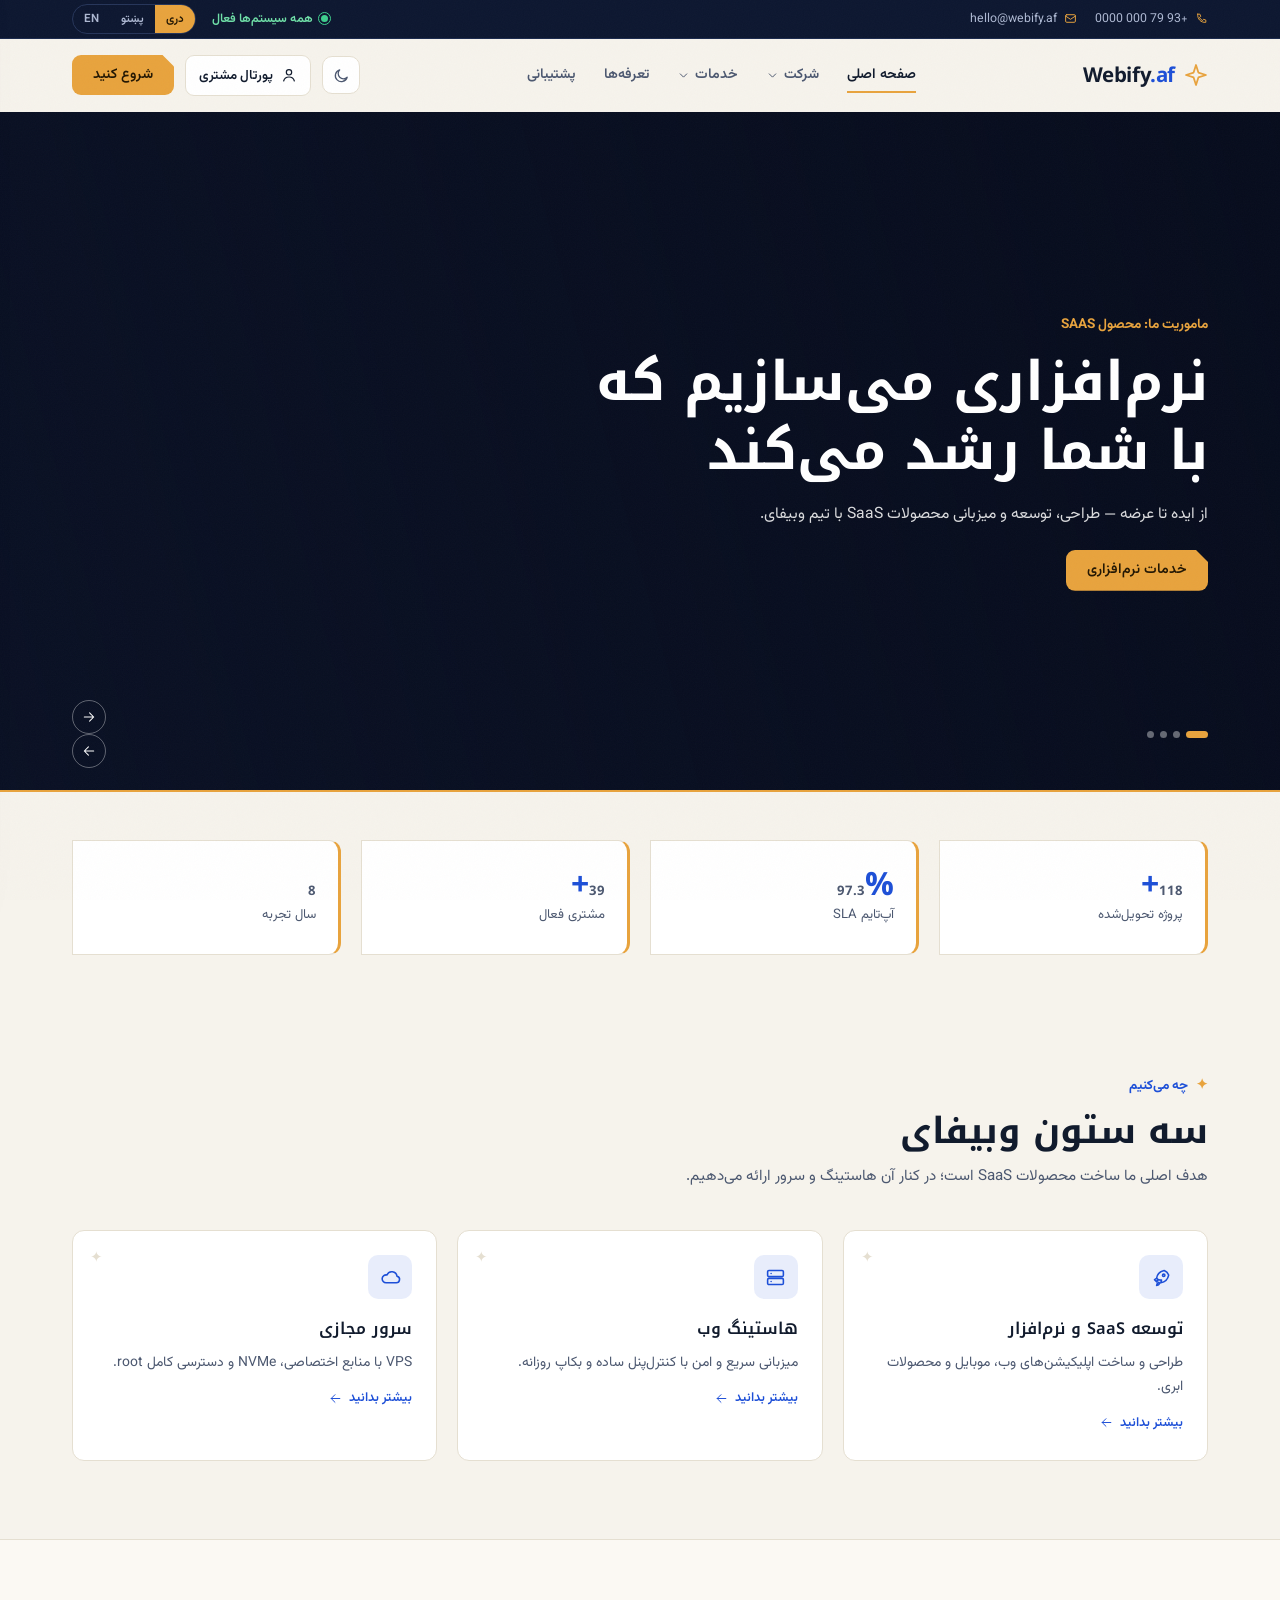
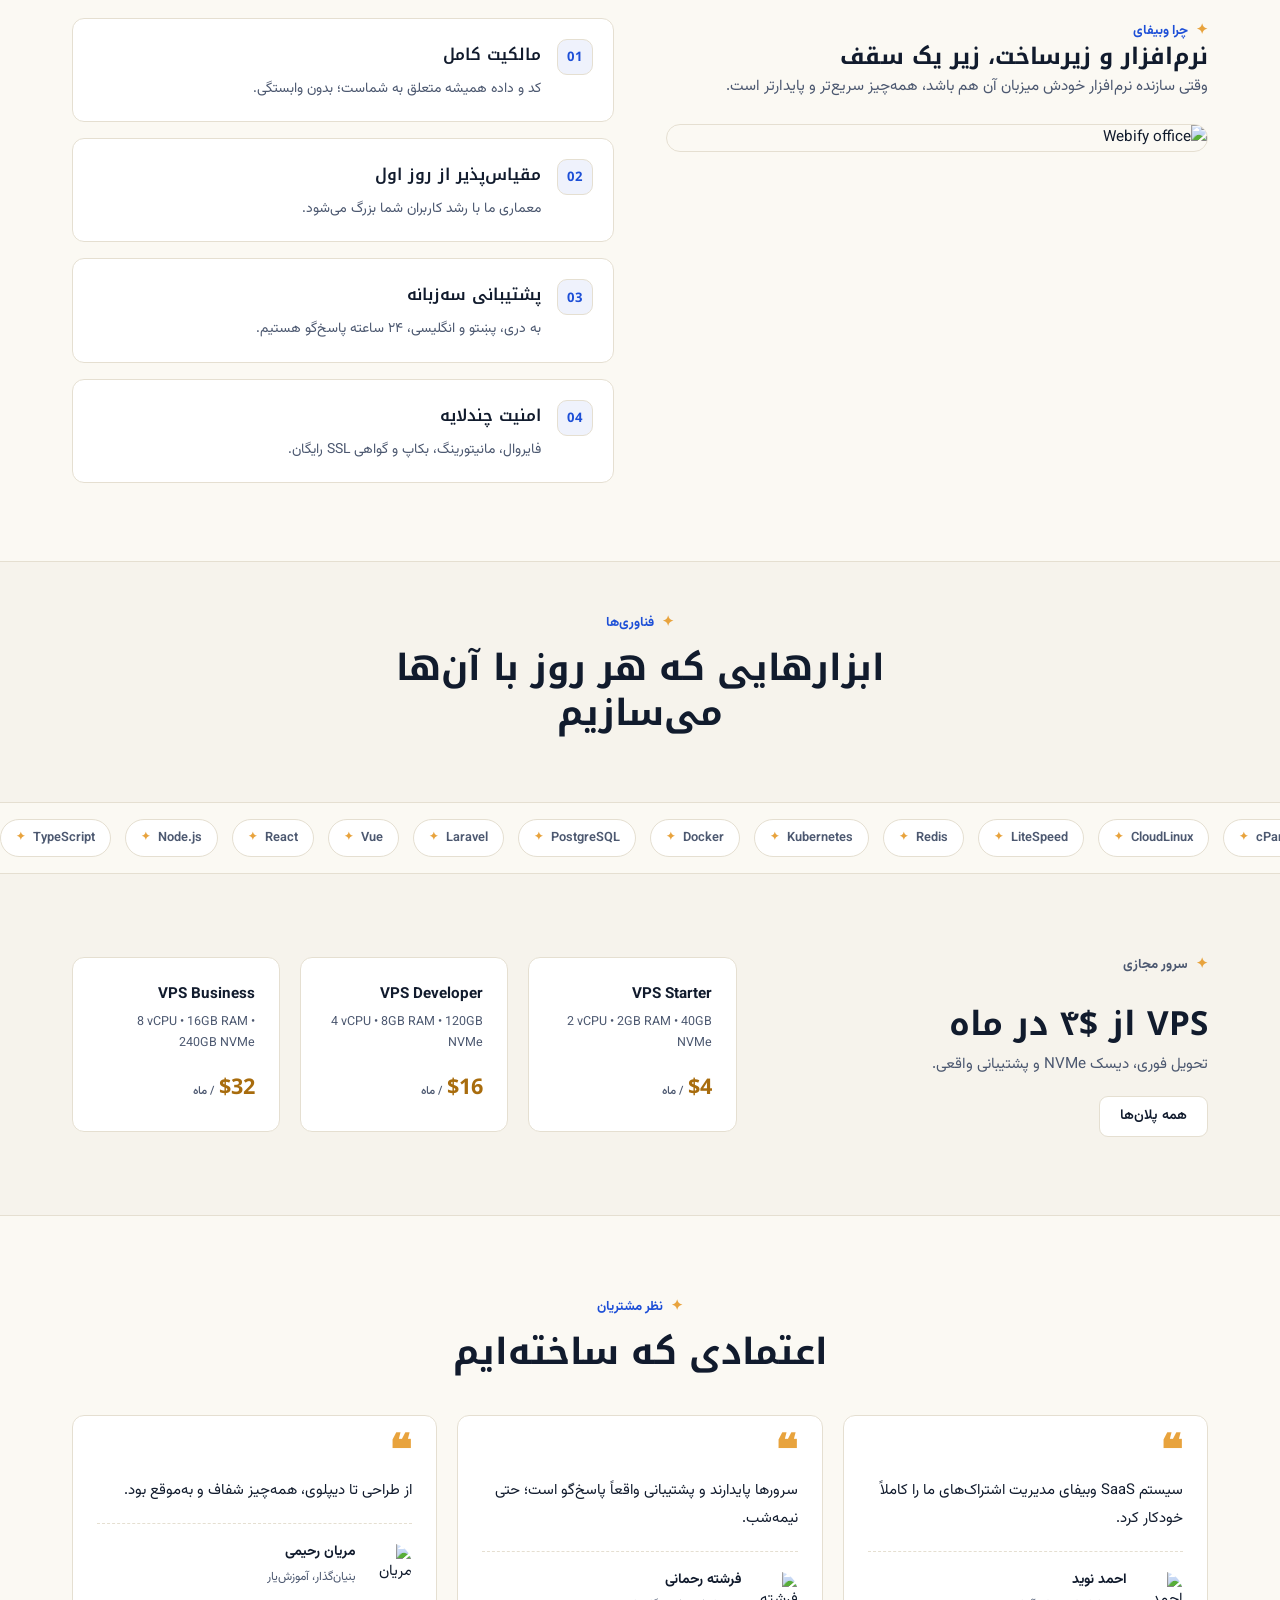
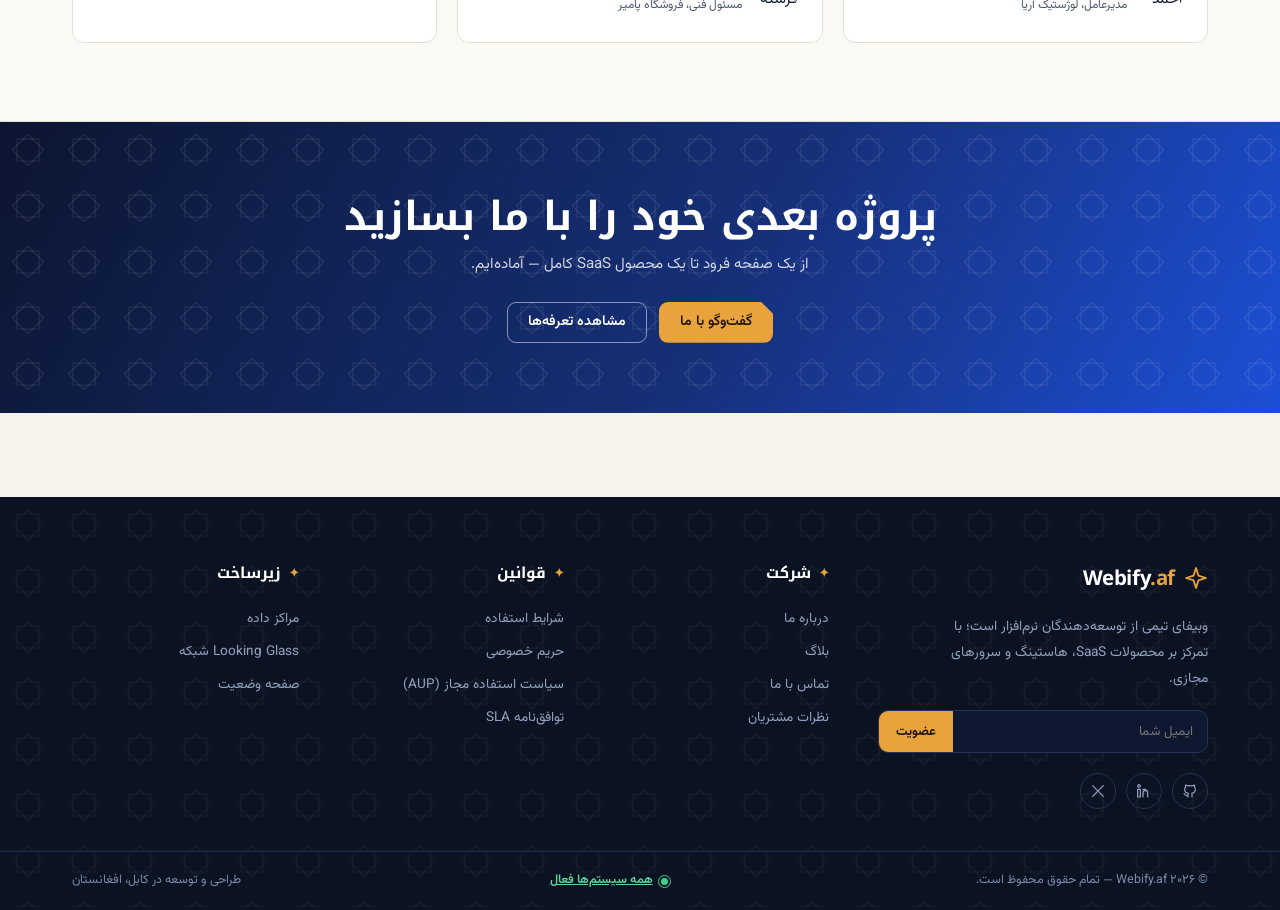
==== index.html @ 435ec96d "init the base" ====
<!DOCTYPE html>
<html lang="fa-AF" dir="rtl" data-theme="light">
<head>
    <meta charset="UTF-8">
    <meta name="viewport" content="width=device-width, initial-scale=1">
    <title>صفحه اصلی — Webify.af</title>
    <meta name="description" content="وبیفای — تیم توسعه نرم‌افزار، محصولات SaaS، هاستینگ و سرور مجازی از کابل.">
    <link rel="icon" href="data:image/svg+xml,%3Csvg xmlns='http://www.w3.org/2000/svg' viewBox='0 0 24 24'%3E%3Cpath fill='%23e8a33d' d='M12 2l2.4 7.6L22 12l-7.6 2.4L12 22l-2.4-7.6L2 12l7.6-2.4z'/%3E%3C/svg%3E">
    <link rel="preconnect" href="https://fonts.googleapis.com">
    <link rel="preconnect" href="https://fonts.gstatic.com" crossorigin>
    <link href="https://fonts.googleapis.com/css2?family=Sora:wght@500;600;700&family=IBM+Plex+Sans:wght@400;500;600&family=Vazirmatn:wght@400;500;700&family=Noto+Kufi+Arabic:wght@500;700&display=swap" rel="stylesheet">
    <link rel="stylesheet" href="css/style.css">
</head>
<body data-page="home">
<a class="skip" href="#main">Skip to content</a>
<div class="topstrip" id="topstrip"></div>
<header class="site-header" id="siteHeader"></header>
<div class="drawer-bd"></div>
<aside class="drawer" id="drawer" aria-label="mobile menu"></aside>

<main id="main">
    <div class="slider" data-render="slider" aria-roledescription="carousel"></div>

    <section class="sec slim"><div data-render="stats"></div></section>

    <section class="sec">
        <div class="container">
            <header class="sec-head reveal">
                <p class="kicker" data-i18n="home.svc.kicker"></p>
                <h2 data-i18n="home.svc.title"></h2>
                <p class="lead" data-i18n="home.svc.sub"></p>
            </header>
            <div data-render="svc"></div>
        </div>
    </section>

    <section class="sec alt" id="why">
        <div class="container split">
            <div class="sticky reveal">
                <p class="kicker" data-i18n="home.why.kicker"></p>
                <h2 data-i18n="home.why.title"></h2>
                <p class="lead" data-i18n="home.why.sub"></p>
                <figure class="why-fig"><img src="https://picsum.photos/seed/webify-office-work/720/520" alt="Webify office"></figure>
            </div>
            <div class="why-list">
                <div class="card why-item reveal"><b class="wnum">01</b><div><h3 data-i18n="home.why.items.0.t"></h3><p data-i18n="home.why.items.0.d"></p></div></div>
                <div class="card why-item reveal" style="--d:90ms"><b class="wnum">02</b><div><h3 data-i18n="home.why.items.1.t"></h3><p data-i18n="home.why.items.1.d"></p></div></div>
                <div class="card why-item reveal" style="--d:180ms"><b class="wnum">03</b><div><h3 data-i18n="home.why.items.2.t"></h3><p data-i18n="home.why.items.2.d"></p></div></div>
                <div class="card why-item reveal" style="--d:270ms"><b class="wnum">04</b><div><h3 data-i18n="home.why.items.3.t"></h3><p data-i18n="home.why.items.3.d"></p></div></div>
            </div>
        </div>
    </section>

    <section class="sec slim">
        <div class="container sec-head center reveal" style="margin-bottom:26px">
            <p class="kicker" data-i18n="home.stack.kicker"></p>
            <h2 data-i18n="home.stack.title"></h2>
        </div>
    </section>
    <div class="marquee" data-render="marquee" aria-hidden="true"></div>

    <section class="sec"><div data-render="teaser"></div></section>

    <section class="sec alt" id="testimonials">
        <div class="container">
            <header class="sec-head center reveal">
                <p class="kicker" data-i18n="home.testi.kicker"></p>
                <h2 data-i18n="home.testi.title"></h2>
            </header>
            <div data-render="testi"></div>
        </div>
    </section>

    <section class="band">
        <div class="container band-in reveal">
            <h2 data-i18n="home.band.t"></h2>
            <p data-i18n="home.band.d"></p>
            <div class="band-btns">
                <a class="btn btn-accent btn-cut" href="contact.html" data-i18n="home.band.a1.t"></a>
                <a class="btn btn-ghostw" href="pricing.html" data-i18n="home.band.a2.t"></a>
            </div>
        </div>
    </section>
</main>

<footer class="site-footer" id="siteFooter"></footer>
<button class="totop" id="toTop" aria-label="Back to top"><svg class="ic" viewBox="0 0 24 24" fill="none" stroke="currentColor" stroke-width="2" stroke-linecap="round" stroke-linejoin="round"><path d="M4 12h16M13 5l7 7-7 7"/></svg></button>

<script src="js/lang-prs.js"></script>
<script src="js/lang-ps.js"></script>
<script src="js/lang-en.js"></script>
<script src="js/main.js"></script>
</body>
</html>
---- css/style.css ----
/* ============================================================
   WEBIFY.AF — Design system "Digital Lapis"
   Lapis blue + saffron, geometric 8-point star motif
   Light default · Dark optional · RTL/LTR aware
   ============================================================ */

:root{
    --hdr-h:72px;
    --f-display:"Sora","Noto Kufi Arabic",sans-serif;
    --f-body:"IBM Plex Sans","Vazirmatn",sans-serif;
    --bg:#f6f3ec; --bg2:#fbf9f3; --surface:#ffffff;
    --ink:#111b2d; --ink2:#4c5870; --line:#e5dfd1;
    --lapis:#1d4fd7; --lapis-strong:#16389b;
    --saffron:#e8a33d; --saffron-deep:#a86c0d; --ok:#178f63;
    --shadow:0 16px 36px -20px rgba(17,27,45,.30);
    --pat:url("data:image/svg+xml,%3Csvg xmlns='http://www.w3.org/2000/svg' width='56' height='56' viewBox='0 0 56 56'%3E%3Cg fill='none' stroke='%231d4fd7' stroke-opacity='.12'%3E%3Crect x='17' y='17' width='22' height='22'/%3E%3Crect x='17' y='17' width='22' height='22' transform='rotate(45 28 28)'/%3E%3C/g%3E%3C/svg%3E");
}
[data-theme="dark"]{
    --bg:#0a111f; --bg2:#0d1526; --surface:#111b30;
    --ink:#e9edf7; --ink2:#9aa7c2; --line:#233251;
    --lapis:#7aa0ff; --lapis-strong:#a9c2ff;
    --saffron:#f0a63a; --saffron-deep:#f5c069; --ok:#3ecf8e;
    --shadow:0 18px 44px -22px rgba(0,0,0,.65);
    --pat:url("data:image/svg+xml,%3Csvg xmlns='http://www.w3.org/2000/svg' width='56' height='56' viewBox='0 0 56 56'%3E%3Cg fill='none' stroke='%237aa0ff' stroke-opacity='.10'%3E%3Crect x='17' y='17' width='22' height='22'/%3E%3Crect x='17' y='17' width='22' height='22' transform='rotate(45 28 28)'/%3E%3C/g%3E%3C/svg%3E");
    color-scheme:dark;
}
:root{color-scheme:light}
[dir="rtl"]{
    --f-display:"Noto Kufi Arabic","Sora",sans-serif;
    --f-body:"Vazirmatn","IBM Plex Sans",sans-serif;
}

/* ---------- reset / base ---------- */
*,*::before,*::after{box-sizing:border-box;margin:0;padding:0}
html{scroll-behavior:smooth}
body{
    font:.95rem/1.7 var(--f-body); font-size:.95rem; line-height:1.7;
    background:var(--bg); color:var(--ink);
    -webkit-font-smoothing:antialiased; overflow-x:hidden;
}
img{max-width:100%;display:block}
a{color:var(--lapis)}
ul,ol{list-style:none}
button{font-family:inherit}
::selection{background:var(--saffron);color:#231703}
:focus-visible{outline:2px solid var(--saffron);outline-offset:2px}
body.no-scroll{overflow:hidden}

/* film-grain noise overlay */
body::after{
    content:"";position:fixed;inset:0;z-index:200;pointer-events:none;opacity:.045;
    background-image:url("data:image/svg+xml,%3Csvg xmlns='http://www.w3.org/2000/svg' width='140' height='140'%3E%3Cfilter id='n'%3E%3CfeTurbulence type='fractalNoise' baseFrequency='0.85' numOctaves='2'/%3E%3C/filter%3E%3Crect width='140' height='140' filter='url(%23n)' opacity='.6'/%3E%3C/svg%3E");
}

.container{max-width:1180px;margin-inline:auto;padding-inline:22px}
.ic{width:20px;height:20px;flex:none}
.ic.mini{width:13px;height:13px}
[dir="rtl"] .flip-r{transform:scaleX(-1)}

.skip{position:fixed;top:-60px;inset-inline-start:16px;z-index:300;background:var(--lapis);color:#fff;padding:10px 16px;border-radius:8px;text-decoration:none;font-weight:600;transition:top .3s}
.skip:focus{top:14px}

/* ---------- type helpers ---------- */
.kicker{display:inline-flex;align-items:center;gap:8px;font:600 .76rem var(--f-body);letter-spacing:.16em;text-transform:uppercase;color:var(--lapis)}
.kicker::before{content:"✦";color:var(--saffron);font-size:1.05em}
[dir="rtl"] .kicker{letter-spacing:0;font-size:.83rem;font-weight:700}
h1,h2,h3{font-family:var(--f-display);line-height:1.25}
.lead{color:var(--ink2);line-height:1.85}

/* line-mask reveal */
.ml-line{display:block;overflow:hidden;padding-bottom:.08em}
.ml-line>span{display:inline-block;transform:translateY(118%)}
.ml.in .ml-line>span{transition:transform .85s cubic-bezier(.2,.7,.15,1);transform:none}
.ml.in .ml-line:nth-child(2)>span{transition-delay:.12s}
.ml.in .ml-line:nth-child(3)>span{transition-delay:.22s}

/* scroll reveal */
.reveal{opacity:0;transform:translateY(22px);transition:opacity .7s ease,transform .7s cubic-bezier(.2,.7,.2,1);transition-delay:var(--d,0ms)}
.reveal.in{opacity:1;transform:none}

/* ---------- buttons ---------- */
.btn{display:inline-flex;align-items:center;justify-content:center;gap:8px;font:600 .88rem var(--f-body);padding:11px 20px;border-radius:9px;border:1px solid transparent;cursor:pointer;text-decoration:none;line-height:1.2;transition:transform .22s,background .22s,color .22s,border-color .22s,filter .22s}
.btn .ic{width:16px;height:16px}
.btn:hover{transform:translateY(-2px)}
.btn-accent{background:var(--saffron);color:#231703}
.btn-accent:hover{filter:drop-shadow(0 10px 16px rgba(232,163,61,.45))}
.btn-primary{background:var(--lapis);color:#fff}
[data-theme="dark"] .btn-primary{color:#0a111f}
.btn-line{border-color:var(--line);color:var(--ink);background:var(--surface)}
.btn-line:hover{border-color:var(--lapis);color:var(--lapis)}
.btn-ghostw{border-color:rgba(255,255,255,.5);color:#fff}
.btn-ghostw:hover{background:rgba(255,255,255,.12)}
.btn-sm{padding:8px 14px;font-size:.8rem}
.btn-cut{clip-path:polygon(0 0,calc(100% - 12px) 0,100% 12px,100% 100%,0 100%)}

/* ============================================================
   TOP STRIP
   ============================================================ */
.topstrip{background:#0d1730;color:#aeb9d3;font-size:.77rem;border-bottom:1px solid #1b2a4d}
.ts-row{display:flex;justify-content:space-between;align-items:center;min-height:38px;gap:14px}
.ts-start{display:flex;gap:18px}
.ts-item{display:inline-flex;gap:7px;align-items:center;color:inherit;text-decoration:none;transition:color .2s}
.ts-item:hover{color:#fff}
.ts-item .ic{width:13px;height:13px;color:var(--saffron)}
.ts-end{display:flex;align-items:center;gap:16px}
.ts-status{display:inline-flex;gap:8px;align-items:center;color:#6fe0a8;text-decoration:none;font-weight:600}
.pulse{width:7px;height:7px;border-radius:50%;background:#3ecf8e;position:relative;flex:none}
.pulse::after{content:"";position:absolute;inset:-3px;border-radius:50%;border:1px solid #3ecf8e;animation:pulse 1.8s ease-out infinite}
@keyframes pulse{from{transform:scale(.6);opacity:1}to{transform:scale(2);opacity:0}}
.lang-sw{display:flex;border:1px solid #26355a;border-radius:99px;overflow:hidden}
.lang-btn{background:none;border:0;color:#aeb9d3;font:600 .72rem var(--f-body);padding:5px 11px;cursor:pointer;transition:.2s}
.lang-btn:hover{color:#fff}
.lang-btn.on{background:var(--saffron);color:#231703}

/* ============================================================
   HEADER + MAIN NAV
   ============================================================ */
.site-header{position:sticky;top:0;z-index:70;background:color-mix(in srgb,var(--bg) 86%,transparent);backdrop-filter:blur(12px);-webkit-backdrop-filter:blur(12px);border-bottom:1px solid transparent;transition:background .3s,box-shadow .3s,border-color .3s}
.site-header.scrolled{background:var(--bg);border-color:var(--line);box-shadow:0 12px 32px -22px rgba(10,16,32,.5)}
.hdr-bar{display:flex;align-items:center;gap:20px;min-height:var(--hdr-h)}
.brand{display:inline-flex;align-items:center;gap:9px;text-decoration:none}
.brand .ic{width:24px;height:24px;color:var(--saffron);transition:transform .5s}
.brand:hover .ic{transform:rotate(90deg)}
.brand-txt{font:700 1.28rem var(--f-display);color:var(--ink);letter-spacing:-.02em}
.brand-txt em{color:var(--lapis);font-style:normal}

.mainnav{position:relative;flex:1;display:flex;justify-content:center;min-width:0}
.nav-list{display:flex;gap:2px}
.nav-a{position:relative;display:inline-flex;align-items:center;gap:5px;padding:10px 13px;font:600 .88rem var(--f-body);color:var(--ink2);text-decoration:none;border-radius:8px;transition:color .2s;white-space:nowrap}
.nav-a::after{content:"";position:absolute;inset-inline:13px;bottom:3px;height:2px;background:var(--saffron);transform:scaleX(0);transform-origin:var(--o,center);transition:transform .3s}
.nav-a:hover,.nav-a.cur{color:var(--ink)}
.nav-a:hover::after,.nav-a.cur::after{transform:scaleX(1)}
.nav-a .chev{width:13px;height:13px;transition:transform .3s}
.has-mega:hover .chev{transform:rotate(180deg)}

/* ---------- Stripe-style mega menu ---------- */
.mega{position:absolute;top:calc(100% + 12px);left:50%;transform:translateX(-50%) translateY(10px);opacity:0;visibility:hidden;transition:opacity .28s,transform .28s,visibility .28s;z-index:60}
.mega::before{content:"";position:absolute;top:-14px;left:0;right:0;height:14px}
.mega.open{opacity:1;visibility:visible;transform:translateX(-50%)}
.mega-inner{position:relative;background:var(--surface);border:1px solid var(--line);border-radius:14px;box-shadow:var(--shadow);overflow:hidden;transition:width .4s cubic-bezier(.3,.8,.3,1),height .4s cubic-bezier(.3,.8,.3,1)}
.mega-caret{position:absolute;top:-6px;left:50%;width:12px;height:12px;background:var(--surface);border-left:1px solid var(--line);border-top:1px solid var(--line);transform:rotate(45deg);transition:left .4s cubic-bezier(.3,.8,.3,1);z-index:3}
.mega-panel{position:absolute;top:0;inset-inline-start:0;width:100%;padding:22px;opacity:0;visibility:hidden;transform:translateX(16px);transition:opacity .3s,transform .3s,visibility .3s}
[dir="rtl"] .mega-panel{transform:translateX(-16px)}
.mega-panel.active{opacity:1;visibility:visible;transform:none}
.mp-company{width:min(880px,calc(100vw - 40px))}
.mp-services{width:min(820px,calc(100vw - 40px))}
.mp-grid{display:grid;grid-template-columns:1.5fr .95fr;gap:24px;align-items:stretch}
.mp-blurb{font-size:.76rem;color:var(--ink2);margin-bottom:12px;padding-inline-start:12px;border-inline-start:2px solid var(--saffron)}
.mp-link{display:flex;gap:13px;align-items:center;padding:11px 12px;border-radius:11px;text-decoration:none;transition:background .22s}
.mp-link:hover{background:color-mix(in srgb,var(--lapis) 7%,transparent)}
.mp-ic{width:40px;height:40px;flex:none;border-radius:10px;display:grid;place-items:center;background:color-mix(in srgb,var(--lapis) 10%,transparent);color:var(--lapis);transition:.25s}
.mp-link:hover .mp-ic{background:var(--lapis);color:#fff}
[data-theme="dark"] .mp-link:hover .mp-ic{color:#0a111f}
.mp-ic .ic{width:19px;height:19px}
.mp-tx b{display:block;font:600 .9rem var(--f-body);color:var(--ink)}
.mp-tx small{display:block;font-size:.76rem;color:var(--ink2)}
.mp-arrow{margin-inline-start:auto;color:var(--ink2);opacity:0;transition:.25s}
.mp-arrow .ic{width:15px;height:15px}
.mp-link:hover .mp-arrow{opacity:1;color:var(--lapis);transform:translateX(3px)}
[dir="rtl"] .mp-link:hover .mp-arrow{transform:translateX(-3px)}
.mp-card{position:relative;border-radius:12px;overflow:hidden;min-height:250px;display:flex;text-decoration:none}
.mp-card img{position:absolute;inset:0;width:100%;height:100%;object-fit:cover;transition:transform .8s cubic-bezier(.2,.7,.2,1)}
.mp-card:hover img{transform:scale(1.06)}
.mp-card-ov{position:relative;z-index:2;margin-top:auto;padding:44px 18px 16px;width:100%;background:linear-gradient(transparent,rgba(7,12,28,.92));color:#fff}
.mp-card-ov b{display:block;font:700 1.02rem var(--f-display)}
.mp-card-ov small{display:block;font-size:.78rem;color:rgba(255,255,255,.75);margin:3px 0 8px}
.mp-card-ov u{text-decoration:none;font-weight:600;font-size:.8rem;color:var(--saffron);display:inline-flex;gap:6px;align-items:center}

.hdr-utils{display:flex;align-items:center;gap:11px;margin-inline-start:auto}
.icon-btn{width:38px;height:38px;border-radius:10px;border:1px solid var(--line);background:var(--surface);color:var(--ink2);display:grid;place-items:center;cursor:pointer;transition:.25s}
.icon-btn:hover{border-color:var(--lapis);color:var(--lapis)}
.icon-btn .ic{width:17px;height:17px}
.portal{display:inline-flex;gap:8px;align-items:center;font:600 .83rem var(--f-body);color:var(--ink);text-decoration:none;padding:9px 13px;border-radius:9px;border:1px solid var(--line);background:var(--surface);transition:.25s}
.portal:hover{border-color:var(--lapis);color:var(--lapis)}
.portal .ic{width:16px;height:16px}
.icon-burger{display:none}

/* ============================================================
   MOBILE DRAWER
   ============================================================ */
.drawer{position:fixed;inset-block:0;inset-inline-end:0;width:min(340px,90vw);background:var(--bg);z-index:90;transform:translateX(110%);transition:transform .42s cubic-bezier(.3,.8,.3,1);display:flex;flex-direction:column;border-inline-start:1px solid var(--line);box-shadow:-24px 0 60px rgba(0,0,0,.25)}
[dir="rtl"] .drawer{transform:translateX(-110%)}
.drawer.open{transform:none}
.drawer-bd{position:fixed;inset:0;background:rgba(8,12,24,.55);opacity:0;visibility:hidden;transition:.3s;z-index:85}
.drawer-bd.show{opacity:1;visibility:visible}
.dw-head{display:flex;justify-content:space-between;align-items:center;padding:14px 18px;border-bottom:1px solid var(--line)}
.dw-body{padding:12px 18px 26px;overflow-y:auto}
.dw-list>li{border-bottom:1px solid var(--line)}
.dw-list a,.dw-t{display:flex;width:100%;justify-content:space-between;align-items:center;gap:8px;padding:13px 4px;font:600 .95rem var(--f-body);color:var(--ink);background:none;border:0;cursor:pointer;text-decoration:none;text-align:start}
.dw-list a.cur,.dw-list a:hover{color:var(--lapis)}
.dw-t .ic{width:15px;height:15px;color:var(--ink2);transition:transform .3s}
.dw-acc.open .dw-t .ic{transform:rotate(180deg)}
.dw-p{display:grid;grid-template-rows:0fr;transition:grid-template-rows .35s ease}
.dw-acc.open .dw-p{grid-template-rows:1fr}
.dw-in{overflow:hidden}
.dw-in a{display:block;padding:9px 14px;margin-block:2px;color:var(--ink2);font-size:.87rem;text-decoration:none;border-inline-start:2px solid var(--line);transition:.2s}
.dw-in a:hover{color:var(--lapis);border-color:var(--lapis)}
.dw-utils{display:grid;gap:10px;margin-top:20px}
.dw-utils .lang-sw{align-self:start;border-color:var(--line)}
.dw-utils .lang-btn{color:var(--ink2)}
.dw-utils .lang-btn.on{color:#231703}

/* ============================================================
   HOME SLIDER
   ============================================================ */
.slider{position:relative;height:clamp(480px,78vh,680px);overflow:hidden;background:#0b1226;color:#fff}
.slide{position:absolute;inset:0;opacity:0;transition:opacity .95s ease;pointer-events:none;z-index:1}
.slide.active{opacity:1;pointer-events:auto;z-index:2}
.slide-bg{position:absolute;inset:-4%;background-size:cover;background-position:center}
.slide.active .slide-bg{animation:kb 8.5s ease-out forwards}
@keyframes kb{from{transform:scale(1)}to{transform:scale(1.07)}}
.slide::after{content:"";position:absolute;inset:0;background:linear-gradient(105deg,rgba(7,12,28,.88) 0%,rgba(7,12,28,.55) 46%,rgba(7,12,28,.15) 100%)}
[dir="rtl"] .slide::after{background:linear-gradient(-105deg,rgba(7,12,28,.88) 0%,rgba(7,12,28,.55) 46%,rgba(7,12,28,.15) 100%)}
.sl-in{position:relative;z-index:3;height:100%;display:flex;flex-direction:column;justify-content:center;gap:14px;padding-block:80px}
.sl-k{color:var(--saffron);font-weight:700;font-size:.85rem;letter-spacing:.1em;text-transform:uppercase;opacity:0}
[dir="rtl"] .sl-k{letter-spacing:0}
.slide.active .sl-k{animation:fadeup .6s .1s both}
.sl-title{font:700 clamp(1.9rem,4.8vw,3.4rem)/1.18 var(--f-display);max-width:20ch;color:#fff}
.sl-cap{max-width:54ch;color:rgba(255,255,255,.85);font-size:.98rem;opacity:0}
.slide.active .sl-cap{animation:fadeup .7s .42s both}
.sl-cta{align-self:flex-start;margin-top:8px;opacity:0}
.slide.active .sl-cta{animation:fadeup .7s .55s both}
@keyframes fadeup{from{opacity:0;transform:translateY(16px)}to{opacity:1;transform:none}}
.slide .ml-line>span{transform:translateY(118%)}
.slide.active .ml-line>span{animation:mlup .85s cubic-bezier(.2,.7,.15,1) forwards}
.slide.active .ml-line:nth-child(2)>span{animation-delay:.13s}
@keyframes mlup{to{transform:none}}
/* low-profile slider UI */
.sl-ui{position:absolute;inset-inline:0;bottom:24px;z-index:5;display:flex;justify-content:space-between;align-items:center}
.sl-dots{display:flex;gap:6px;align-items:center}
.sl-dot{width:7px;height:7px;border-radius:99px;border:0;padding:0;background:rgba(255,255,255,.38);cursor:pointer;transition:.3s}
.sl-dot.on{width:22px;background:var(--saffron)}
.sl-btn{width:34px;height:34px;border-radius:50%;border:1px solid rgba(255,255,255,.35);background:transparent;color:#fff;display:grid;place-items:center;cursor:pointer;transition:.25s;margin-inline-start:8px}
.sl-btn:hover{background:var(--saffron);border-color:var(--saffron);color:#1b1408}
.sl-btn .ic{width:14px;height:14px}
.sl-prev .ic{transform:scaleX(-1)}
[dir="rtl"] .sl-prev .ic{transform:none}
[dir="rtl"] .sl-next .ic{transform:scaleX(-1)}
.sl-prog{position:absolute;bottom:0;inset-inline:0;height:2px;background:rgba(255,255,255,.16);z-index:5}
.sl-prog i{display:block;height:100%;width:0;background:var(--saffron)}
@keyframes slprog{from{width:0}to{width:100%}}
.sl-paused .sl-prog i{animation-play-state:paused}

/* ============================================================
   SUB-PAGE HERO + STICKY SECOND MENU
   ============================================================ */
.hero{position:relative;padding:62px 0 50px;overflow:hidden;background:var(--bg2);border-bottom:1px solid var(--line)}
.hero::before{content:"";position:absolute;inset:0;background-image:var(--pat);background-size:56px 56px;opacity:.6;pointer-events:none}
.hero::after{content:"";position:absolute;top:-170px;inset-inline-start:-90px;width:520px;height:360px;background:radial-gradient(closest-side,color-mix(in srgb,var(--lapis) 20%,transparent),transparent);pointer-events:none}
.hero-in{position:relative;display:grid;gap:12px}
.crumb{display:flex;gap:9px;align-items:center;font-size:.77rem;color:var(--ink2)}
.crumb a{color:inherit;text-decoration:none;transition:color .2s}
.crumb a:hover{color:var(--lapis)}
.crumb b{color:var(--lapis);font-weight:600}
.hero h1{font-weight:700;font-size:clamp(1.9rem,4.4vw,3rem);max-width:24ch}
.hero-sub{max-width:62ch;color:var(--ink2);line-height:1.85;font-size:.97rem}

.page-nav{position:sticky;top:var(--hdr-h);z-index:40;background:color-mix(in srgb,var(--surface) 90%,transparent);backdrop-filter:blur(10px);-webkit-backdrop-filter:blur(10px);border-bottom:1px solid var(--line)}
.pn-row{display:flex;align-items:center;gap:16px;min-height:46px;overflow-x:auto;scrollbar-width:none}
.pn-row::-webkit-scrollbar{display:none}
.pn-cur{display:inline-flex;gap:7px;align-items:center;font:700 .78rem var(--f-body);color:var(--saffron-deep);white-space:nowrap;flex:none}
[data-theme="dark"] .pn-cur{color:var(--saffron)}
.pn-cur .ic{width:12px;height:12px}
.pn-nav{display:flex;gap:2px}
.pn-nav a{position:relative;padding:13px 11px;font:600 .83rem var(--f-body);color:var(--ink2);text-decoration:none;white-space:nowrap;transition:color .2s}
.pn-nav a::after{content:"";position:absolute;inset-inline:11px;bottom:7px;height:2px;background:var(--lapis);transform:scaleX(0);transition:transform .28s;border-radius:2px}
.pn-nav a:hover{color:var(--ink)}
.pn-nav a.on{color:var(--lapis)}
.pn-nav a.on::after{transform:scaleX(1)}

/* ============================================================
   SECTIONS / GRIDS / CARDS
   ============================================================ */
.sec{padding-block:78px;scroll-margin-top:calc(var(--hdr-h) + 60px)}
.sec.alt{background:var(--bg2);border-block:1px solid var(--line)}
.sec.slim{padding-block:48px 40px}
.sec-head{max-width:660px;margin-bottom:40px}
.sec-head.center{margin-inline:auto;text-align:center}
.sec-head h2{font-size:clamp(1.55rem,3vw,2.25rem);font-weight:700;margin-block:10px 8px}
.grid{display:grid;gap:20px}
.g2{grid-template-columns:repeat(2,1fr)}
.g3{grid-template-columns:repeat(3,1fr)}
.g4{grid-template-columns:repeat(4,1fr)}

.card{background:var(--surface);border:1px solid var(--line);border-radius:12px;padding:24px;position:relative;transition:transform .28s,box-shadow .28s,border-color .28s}
.card:hover{transform:translateY(-5px);border-color:color-mix(in srgb,var(--lapis) 45%,var(--line));box-shadow:var(--shadow)}
.cic{width:44px;height:44px;border-radius:10px;display:grid;place-items:center;background:color-mix(in srgb,var(--lapis) 10%,transparent);color:var(--lapis);margin-bottom:14px;transition:.28s}
.card:hover .cic{background:var(--lapis);color:#fff}
[data-theme="dark"] .card:hover .cic{color:#0a111f}
.cic .ic{width:21px;height:21px}
.card h3{font:600 1.02rem var(--f-display);margin-bottom:7px}
.card p{font-size:.87rem;color:var(--ink2);line-height:1.75}
.svc-card{text-decoration:none;display:block;color:inherit}
.svc-card::after{content:"✦";position:absolute;top:15px;inset-inline-end:17px;color:var(--line);transition:.35s;font-size:.95rem}
.svc-card:hover::after{color:var(--saffron);transform:rotate(90deg) scale(1.2)}
.more{display:inline-flex;gap:7px;align-items:center;margin-top:13px;font:600 .8rem var(--f-body);color:var(--lapis)}
.more .ic{transition:transform .25s}
.svc-card:hover .more .ic,.prof:hover .more .ic{transform:translateX(4px)}
[dir="rtl"] .svc-card:hover .more .ic,[dir="rtl"] .prof:hover .more .ic{transform:translateX(-4px)}

.split{display:grid;grid-template-columns:1fr 1fr;gap:52px;align-items:start}
.split .sticky{position:sticky;top:calc(var(--hdr-h) + 70px)}
.why-fig{margin-top:24px;border-radius:14px;overflow:hidden;border:1px solid var(--line)}
.why-fig img{transition:transform .8s cubic-bezier(.2,.7,.2,1)}
.why-fig:hover img{transform:scale(1.04)}
.why-list{display:grid;gap:16px}
.why-item{display:flex;gap:16px;align-items:flex-start;padding:20px}
.wnum{font:700 .82rem var(--f-display);width:36px;height:36px;flex:none;border:1px solid var(--line);border-radius:10px;display:grid;place-items:center;color:var(--lapis);background:color-mix(in srgb,var(--lapis) 7%,transparent)}

/* stats */
.stats-row{display:grid;grid-template-columns:repeat(4,1fr);gap:20px}
.stat{padding:26px 22px;border-inline-start:3px solid var(--saffron);background:var(--surface);border-radius:0 12px 12px 0;border-block:1px solid var(--line);border-inline-end:1px solid var(--line);border-block-end:1px solid var(--line)}
.stat b{display:block;font:700 2rem var(--f-display);color:var(--lapis);line-height:1.1}
.stat span:last-child{font-size:.82rem;color:var(--ink2)}

/* marquee */
.marquee{overflow:hidden;direction:ltr;border-block:1px solid var(--line);background:var(--bg2);padding-block:16px}
.mq-track{display:flex;gap:14px;width:max-content;animation:mq 28s linear infinite}
.marquee:hover .mq-track{animation-play-state:paused}
.mq-chip{display:inline-flex;align-items:center;gap:8px;border:1px solid var(--line);background:var(--surface);padding:8px 15px;border-radius:99px;font:600 .8rem var(--f-body);color:var(--ink2);white-space:nowrap}
.mq-chip::before{content:"✦";color:var(--saffron);font-size:.68rem}
@keyframes mq{to{transform:translateX(-50%)}}

/* mini vps teaser */
.teaser-row{display:grid;grid-template-columns:.9fr 1.4fr;gap:44px;align-items:center}
.teaser-hd h2{font-size:clamp(1.5rem,2.6vw,2.1rem);margin-block:10px 8px}
.teaser-hd p{color:var(--ink2);margin-bottom:18px}
.mini-vps{display:block;text-decoration:none;color:inherit}
.mini-vps small{display:block;color:var(--ink2);font-size:.78rem;margin:4px 0 12px;direction:ltr;text-align:start}
[dir="rtl"] .mini-vps small{text-align:end}
.mv-price{font:700 1.35rem var(--f-display);color:var(--saffron-deep)}
[data-theme="dark"] .mv-price{color:var(--saffron)}
.mv-price i{font:500 .72rem var(--f-body);color:var(--ink2);font-style:normal;margin-inline-start:5px}

/* testimonials */
.quote .qmark{font:700 2.6rem/.6 var(--f-display);color:var(--saffron);margin-bottom:12px}
.quote blockquote{font-size:.93rem;line-height:1.9;color:var(--ink)}
.quote figcaption{display:flex;gap:12px;align-items:center;margin-top:18px;padding-top:16px;border-top:1px dashed var(--line)}
.quote figcaption img{width:44px;height:44px;border-radius:50%;object-fit:cover}
.quote figcaption b{display:block;font-size:.87rem}
.quote figcaption small{color:var(--ink2);font-size:.75rem}

/* band CTA */
.band{position:relative;overflow:hidden;background:linear-gradient(120deg,#0c1530,#16307a 58%,#1d4fd7);color:#fff;padding-block:70px;text-align:center}
.band::before{content:"";position:absolute;inset:0;background-image:url("data:image/svg+xml,%3Csvg xmlns='http://www.w3.org/2000/svg' width='56' height='56' viewBox='0 0 56 56'%3E%3Cg fill='none' stroke='%23ffffff' stroke-opacity='.10'%3E%3Crect x='17' y='17' width='22' height='22'/%3E%3Crect x='17' y='17' width='22' height='22' transform='rotate(45 28 28)'/%3E%3C/g%3E%3C/svg%3E");background-size:56px 56px}
.band-in{position:relative}
.band h2{font-size:clamp(1.7rem,3.6vw,2.5rem);font-weight:700;margin-bottom:10px}
.band p{color:rgba(255,255,255,.8);margin-bottom:24px}
.band-btns{display:flex;gap:12px;justify-content:center;flex-wrap:wrap}

/* ============================================================
   PROJECTS / REPOS / CASE
   ============================================================ */
.fbar{display:flex;gap:8px;flex-wrap:wrap;margin-bottom:28px}
.fbtn{border:1px solid var(--line);background:var(--surface);color:var(--ink2);padding:8px 17px;border-radius:99px;font:600 .8rem var(--f-body);cursor:pointer;transition:.25s}
.fbtn:hover{border-color:var(--lapis);color:var(--lapis)}
.fbtn.on{background:var(--lapis);border-color:var(--lapis);color:#fff}
[data-theme="dark"] .fbtn.on{color:#0a111f}
.proj-card{padding:0;overflow:hidden}
.proj-media{position:relative;overflow:hidden;aspect-ratio:16/10}
.proj-media img{width:100%;height:100%;object-fit:cover;transition:transform .7s cubic-bezier(.2,.7,.2,1)}
.proj-card:hover .proj-media img{transform:scale(1.07)}
.proj-cat{position:absolute;top:12px;inset-inline-start:12px;background:rgba(9,14,30,.78);color:#fff;font:600 .68rem var(--f-body);padding:4px 11px;border-radius:99px;backdrop-filter:blur(4px)}
.proj-body{padding:20px}
.ptags{display:flex;gap:6px;flex-wrap:wrap;margin-top:12px}
.ptags span{font:600 .68rem var(--f-body);color:var(--lapis);background:color-mix(in srgb,var(--lapis) 9%,transparent);padding:3px 10px;border-radius:99px}
.plinks{display:flex;gap:16px;margin-top:14px;padding-top:13px;border-top:1px dashed var(--line)}
.plinks a{display:inline-flex;gap:6px;align-items:center;font:600 .78rem var(--f-body);color:var(--ink2);text-decoration:none;transition:color .2s}
.plinks a:hover{color:var(--lapis)}
.pnone{color:var(--ink2);text-align:center;padding:30px 0}
.repo-top{display:flex;gap:10px;align-items:center;margin-bottom:9px}
.repo-top .ic{color:var(--lapis)}
.repo-top h3{font-size:.95rem}
.repo-meta{display:flex;gap:16px;margin-top:14px;font-size:.78rem;color:var(--ink2)}
.rlang{display:inline-flex;gap:6px;align-items:center}
.rlang i{width:9px;height:9px;border-radius:50%;background:var(--saffron)}
.case-quote{border-inline-start:3px solid var(--saffron);padding-inline-start:18px;margin-top:18px}
.case-quote p{font-size:.95rem;font-style:italic;color:var(--ink)}
.case-quote small{color:var(--ink2)}
.case-fig{border-radius:14px;overflow:hidden;border:1px solid var(--line)}
.case-fig img{transition:transform .8s}
.case-fig:hover img{transform:scale(1.04)}

/* ============================================================
   TIMELINE
   ============================================================ */
.tline{position:relative;padding-inline-start:36px;display:grid;gap:30px}
.tline::before{content:"";position:absolute;inset-block:8px;inset-inline-start:11px;width:2px;background:linear-gradient(var(--lapis),color-mix(in srgb,var(--lapis) 10%,transparent))}
.tl-item{position:relative}
.tl-item::before{content:"✦";position:absolute;inset-inline-start:-33px;top:3px;color:var(--saffron);font-size:.85rem;background:var(--bg);line-height:1}
.sec.alt .tl-item::before{background:var(--bg2)}
.tl-period{display:inline-block;font:700 .7rem var(--f-body);letter-spacing:.08em;color:var(--lapis);background:color-mix(in srgb,var(--lapis) 9%,transparent);padding:4px 12px;border-radius:99px;margin-bottom:9px}
[dir="rtl"] .tl-period{letter-spacing:0}
.tl-item h3{font-size:1.05rem}
.tl-item h3 small{font-weight:500;color:var(--ink2);font-family:var(--f-body);font-size:.82rem}
.tl-item p{color:var(--ink2);font-size:.89rem;margin-top:6px}

/* ============================================================
   PLANS / TIERS / TABLES / PRICING
   ============================================================ */
.tier{display:flex;flex-direction:column;gap:14px;padding:26px;will-change:transform}
.tier.hot{border-color:var(--saffron)}
.flag{position:absolute;top:-13px;left:50%;transform:translateX(-50%);background:var(--saffron);color:#231703;font:700 .7rem var(--f-body);padding:4px 14px;border-radius:99px;white-space:nowrap;z-index:2}
.tier header h3{font-size:1.05rem}
.tdesc{color:var(--ink2);font-size:.8rem}
.tprice{display:flex;align-items:baseline;gap:6px}
.tprice b{font:700 2.1rem var(--f-display);color:var(--ink)}
.tprice span{color:var(--ink2);font-size:.78rem}
.tspecs{display:grid;grid-template-columns:1fr 1fr;gap:10px;border:1px dashed var(--line);border-radius:10px;padding:13px;background:color-mix(in srgb,var(--bg2) 60%,transparent)}
.tspec small{display:block;color:var(--ink2);font-size:.66rem;text-transform:uppercase;letter-spacing:.06em}
[dir="rtl"] .tspec small{letter-spacing:0}
.tspec b{font-size:.86rem}
.tfeats{display:grid;gap:7px}
.tfeats li{display:flex;gap:9px;font-size:.84rem;color:var(--ink2)}
.tfeats .ic{width:15px;height:15px;color:var(--ok);margin-top:3px}
.tier .btn{margin-top:auto}
.tnote{margin-top:22px;font-size:.8rem;color:var(--ink2)}
.tnote::before{content:"✦ ";color:var(--saffron)}

.tbl-wrap{overflow-x:auto;border:1px solid var(--line);border-radius:12px;background:var(--surface)}
.tbl{width:100%;border-collapse:collapse;font-size:.87rem;min-width:620px}
.tbl th{background:var(--bg2);font:600 .82rem var(--f-body);text-align:start;padding:13px 17px;border-bottom:1px solid var(--line);white-space:nowrap;color:var(--ink)}
.tbl td{padding:12px 17px;border-bottom:1px solid var(--line);color:var(--ink2)}
.tbl tbody tr:last-child td{border-bottom:0}
.tbl tbody tr{transition:background .2s}
.tbl tbody tr:hover{background:color-mix(in srgb,var(--lapis) 4%,transparent)}
.tbl td:first-child{color:var(--ink);font-weight:600}
.pr{font:700 1.05rem var(--f-display);color:var(--lapis)}

.seg{display:inline-flex;border:1px solid var(--line);background:var(--surface);border-radius:99px;padding:4px;gap:4px;margin-bottom:34px}
.seg-btn{border:0;background:none;padding:8px 19px;border-radius:99px;font:600 .82rem var(--f-body);color:var(--ink2);cursor:pointer;transition:.25s;display:inline-flex;gap:9px;align-items:center}
.seg-btn i{font-style:normal;font-size:.66rem;background:color-mix(in srgb,var(--ok) 14%,transparent);color:var(--ok);padding:2px 9px;border-radius:99px;font-weight:700}
.seg-btn.on{background:var(--lapis);color:#fff}
[data-theme="dark"] .seg-btn.on{color:#0a111f}
.seg-btn.on i{background:rgba(255,255,255,.22);color:inherit}
.svc-row{display:flex;justify-content:space-between;gap:18px;align-items:center;padding:21px 23px}
.svc-row + .svc-row{border-top:1px solid var(--line)}
.svc-row .sp b{font:600 .98rem var(--f-display);display:block}
.svc-row .sp small{color:var(--ink2);font-size:.8rem}
.svc-row .price{text-align:end;flex:none}
.svc-row .price b{font:700 1.4rem var(--f-display);color:var(--saffron-deep)}
[data-theme="dark"] .svc-row .price b{color:var(--saffron)}
.svc-row .price small{display:block;font-size:.72rem;color:var(--ink2)}

/* ============================================================
   ACCORDION / FAQ
   ============================================================ */
.acc{border:1px solid var(--line);border-radius:12px;background:var(--surface);overflow:hidden}
.acc + .acc{margin-top:10px}
.acc-h{width:100%;display:flex;justify-content:space-between;align-items:center;gap:12px;padding:16px 19px;background:none;border:0;font:600 .92rem var(--f-body);color:var(--ink);cursor:pointer;text-align:start}
.acc-h .ic{width:16px;height:16px;color:var(--ink2);transition:transform .3s,color .3s;flex:none}
.acc.open .acc-h .ic{transform:rotate(180deg);color:var(--lapis)}
.acc-p{display:grid;grid-template-rows:0fr;transition:grid-template-rows .38s ease}
.acc.open .acc-p{grid-template-rows:1fr}
.acc-in{overflow:hidden}
.acc-in p{padding:0 19px 17px;color:var(--ink2);font-size:.88rem;line-height:1.85}

/* ============================================================
   FORMS
   ============================================================ */
.field{margin-bottom:15px}
.field label{display:block;font:600 .8rem var(--f-body);margin-bottom:6px}
.field input,.field textarea{width:100%;background:var(--surface);border:1px solid var(--line);border-radius:9px;padding:11px 14px;font:.89rem var(--f-body);color:var(--ink);transition:border-color .2s,box-shadow .2s}
.field textarea{min-height:130px;resize:vertical}
.field input:focus,.field textarea:focus{outline:none;border-color:var(--lapis);box-shadow:0 0 0 3px color-mix(in srgb,var(--lapis) 16%,transparent)}
.field.err input,.field.err textarea{border-color:#d64545}
.fmsg{display:block;min-height:15px;color:#d64545;font-size:.72rem;margin-top:4px}
.form-ok{display:flex;gap:11px;align-items:center;background:color-mix(in srgb,var(--ok) 11%,var(--surface));border:1px solid color-mix(in srgb,var(--ok) 45%,var(--line));color:var(--ok);padding:17px 19px;border-radius:12px;font-weight:600;font-size:.9rem}
.form-ok .ic{width:19px;height:19px}
.info-row{display:flex;gap:13px;align-items:flex-start;padding:13px 0;border-bottom:1px dashed var(--line)}
.info-row:last-child{border-bottom:0}
.info-row .ic{color:var(--lapis);margin-top:3px}
.info-row b{display:block;font-size:.83rem}
.info-row span{font-size:.85rem;color:var(--ink2);direction:ltr;unicode-bidi:plaintext}
.mapfig{margin-top:22px;border-radius:14px;overflow:hidden;border:1px solid var(--line);position:relative}
.mapfig::after{content:"✦";position:absolute;top:50%;left:50%;transform:translate(-50%,-50%);color:var(--saffron);font-size:1.7rem;text-shadow:0 2px 10px rgba(0,0,0,.5)}
.prof{text-decoration:none;color:inherit;display:block}
.prof small{display:block;color:var(--ink2);font-size:.8rem;margin-top:2px}
.prof .more{margin-top:10px}
.news-ok{color:var(--ok);font-weight:600;font-size:.85rem;padding:10px 0}

/* chips / stack */
.chips{display:flex;gap:9px;flex-wrap:wrap}
.chip{border:1px solid var(--line);background:var(--surface);padding:7px 15px;border-radius:99px;font:600 .79rem var(--f-body);color:var(--ink2);transition:.25s;cursor:default}
.chip:hover{border-color:var(--lapis);color:var(--lapis);transform:translateY(-3px)}
.stk-g{margin-bottom:26px}
.stk-g h3{font-size:.95rem;margin-bottom:12px;color:var(--lapis)}

/* steps */
.steps li{display:flex;gap:20px;padding:22px 0;border-bottom:1px dashed var(--line)}
.steps li:last-child{border-bottom:0}
.steps b{font:700 1.1rem var(--f-display);color:var(--saffron-deep);width:46px;height:46px;flex:none;border:1px solid var(--line);border-radius:50%;display:grid;place-items:center;background:var(--surface)}
[data-theme="dark"] .steps b{color:var(--saffron)}
.steps h3{font-size:1rem;margin-bottom:4px}
.steps p{color:var(--ink2);font-size:.88rem}

/* facts / team / misc */
.facts{display:flex;gap:14px;margin-top:18px}
.facts>div{flex:1;background:var(--surface);border:1px solid var(--line);border-radius:12px;padding:15px;text-align:center}
.facts b{display:block;font:700 1.5rem var(--f-display);color:var(--lapis)}
.facts small{color:var(--ink2);font-size:.75rem}
.member{text-align:center;padding:28px 20px}
.member img{width:94px;height:94px;border-radius:50%;object-fit:cover;margin:0 auto 14px;border:3px solid var(--surface);box-shadow:0 0 0 1px var(--line);transition:.3s}
.member:hover img{box-shadow:0 0 0 3px var(--saffron)}
.member small{color:var(--ink2);font-size:.79rem}
.tick li{position:relative;padding-inline-start:27px;margin-bottom:10px;color:var(--ink2);font-size:.9rem}
.tick li::before{content:"✓";position:absolute;inset-inline-start:0;color:var(--ok);font-weight:700}
.doc-card{text-decoration:none;color:inherit;display:block}
.doc-n{display:inline-block;margin-top:11px;font:600 .72rem var(--f-body);color:var(--saffron-deep);background:color-mix(in srgb,var(--saffron) 14%,transparent);padding:3px 11px;border-radius:99px}
[data-theme="dark"] .doc-n{color:var(--saffron)}
.status-pill{display:inline-flex;gap:9px;align-items:center;font:600 .82rem var(--f-body);color:var(--ok);background:color-mix(in srgb,var(--ok) 10%,transparent);border:1px solid color-mix(in srgb,var(--ok) 35%,var(--line));padding:8px 16px;border-radius:99px;margin-bottom:14px}
.kb-search{position:relative;max-width:480px;margin-bottom:26px}
.kb-search .ic{position:absolute;inset-inline-start:14px;top:50%;transform:translateY(-50%);width:16px;height:16px;color:var(--ink2)}
.kb-search input{width:100%;padding:13px 16px;padding-inline-start:42px;border:1px solid var(--line);border-radius:99px;background:var(--surface);color:var(--ink);font:.88rem var(--f-body);transition:border-color .2s,box-shadow .2s}
.kb-search input:focus{outline:none;border-color:var(--lapis);box-shadow:0 0 0 3px color-mix(in srgb,var(--lapis) 15%,transparent)}

/* ============================================================
   FOOTER
   ============================================================ */
.site-footer{background:#0b1322;color:#c8d2e6;margin-top:84px;position:relative;overflow:hidden}
.site-footer::before{content:"";position:absolute;inset:0;background-image:url("data:image/svg+xml,%3Csvg xmlns='http://www.w3.org/2000/svg' width='56' height='56' viewBox='0 0 56 56'%3E%3Cg fill='none' stroke='%23ffffff' stroke-opacity='.045'%3E%3Crect x='17' y='17' width='22' height='22'/%3E%3Crect x='17' y='17' width='22' height='22' transform='rotate(45 28 28)'/%3E%3C/g%3E%3C/svg%3E");background-size:56px 56px;pointer-events:none}
.ft-grid{position:relative;display:grid;grid-template-columns:1.5fr 1fr 1fr 1fr;gap:38px;padding-block:62px 42px}
.ft-brand .brand-txt{color:#fff}
.ft-blurb{font-size:.86rem;line-height:1.9;color:#93a2bf;margin-top:14px;max-width:34ch}
.ft-news{display:flex;margin-top:18px;border:1px solid #243352;border-radius:10px;overflow:hidden;background:#0e1830;max-width:330px}
.ft-news input{flex:1;min-width:0;background:none;border:0;color:#e8edf7;padding:10px 14px;font:.83rem var(--f-body)}
.ft-news input:focus{outline:none}
.ft-news button{border:0;background:var(--saffron);color:#231703;font:700 .8rem var(--f-body);padding:0 17px;cursor:pointer;transition:filter .2s}
.ft-news button:hover{filter:brightness(1.1)}
.ft-social{display:flex;gap:10px;margin-top:20px}
.ft-social a{width:36px;height:36px;border-radius:50%;border:1px solid #243352;display:grid;place-items:center;color:#93a2bf;transition:.25s}
.ft-social a:hover{background:var(--saffron);border-color:var(--saffron);color:#231703;transform:translateY(-3px)}
.ft-social .ic{width:16px;height:16px}
.ft-col h4{color:#fff;font:700 .95rem var(--f-display);margin-bottom:15px;display:flex;gap:8px;align-items:center}
.ft-col h4::before{content:"✦";color:var(--saffron);font-size:.8em}
.ft-col a{display:block;color:#93a2bf;font-size:.85rem;padding:5px 0;text-decoration:none;transition:color .2s,padding .2s}
.ft-col a:hover{color:var(--saffron);padding-inline-start:7px}
.ft-bottom{position:relative;border-top:1px solid #1c2a49;padding-block:18px}
.ft-b-row{display:flex;justify-content:space-between;align-items:center;gap:14px;flex-wrap:wrap;font-size:.78rem;color:#7c8aa8}
.ft-status{display:inline-flex;gap:8px;align-items:center;color:#5fd39a;font-weight:600}

/* to-top */
.totop{position:fixed;bottom:22px;inset-inline-end:22px;width:42px;height:42px;border-radius:12px;background:var(--lapis);color:#fff;border:0;display:grid;place-items:center;cursor:pointer;opacity:0;visibility:hidden;transform:translateY(12px);transition:.3s;z-index:60}
[data-theme="dark"] .totop{color:#0a111f}
.totop.show{opacity:1;visibility:visible;transform:none}
.totop:hover{filter:drop-shadow(0 10px 16px rgba(29,79,215,.5))}
.totop .ic{width:17px;height:17px;transform:rotate(-90deg)}
[dir="rtl"] .totop .ic{transform:rotate(90deg)}

/* ============================================================
   RESPONSIVE
   ============================================================ */
@media (max-width:1024px){
    :root{--hdr-h:62px}
    .mainnav{display:none}
    .icon-burger{display:grid}
    .portal span{display:none}
    .portal{padding:9px 11px}
    .g4{grid-template-columns:repeat(2,1fr)}
    .split,.teaser-row{grid-template-columns:1fr;gap:34px}
    .split .sticky{position:static}
    .mp-grid{grid-template-columns:1fr}
    .mp-card{min-height:180px}
    .stats-row{grid-template-columns:repeat(2,1fr)}
    .ft-grid{grid-template-columns:1fr 1fr}
}
@media (max-width:640px){
    .ts-start{display:none}
    .g3,.g2{grid-template-columns:1fr}
    .g4{grid-template-columns:1fr}
    .stats-row{grid-template-columns:1fr}
    .hdr-utils .btn-accent{display:none}
    .sl-ui{bottom:18px}
    .sec{padding-block:58px}
    .ft-grid{grid-template-columns:1fr;gap:30px}
    .svc-row{flex-direction:column;align-items:flex-start}
    .svc-row .price{text-align:start}
    .facts{flex-direction:column}
}

/* ============================================================
   REDUCED MOTION
   ============================================================ */
@media (prefers-reduced-motion: reduce){
    html{scroll-behavior:auto}
    *,*::before,*::after{animation-duration:.01ms !important;animation-iteration-count:1 !important;transition-duration:.01ms !important}
    .reveal{opacity:1;transform:none}
    .ml-line>span,.slide .ml-line>span{transform:none}
    .slide .sl-k,.slide .sl-cap,.slide .sl-cta{opacity:1}
    .mq-track{animation:none;flex-wrap:wrap;width:auto}
    .slide-bg{animation:none}
}
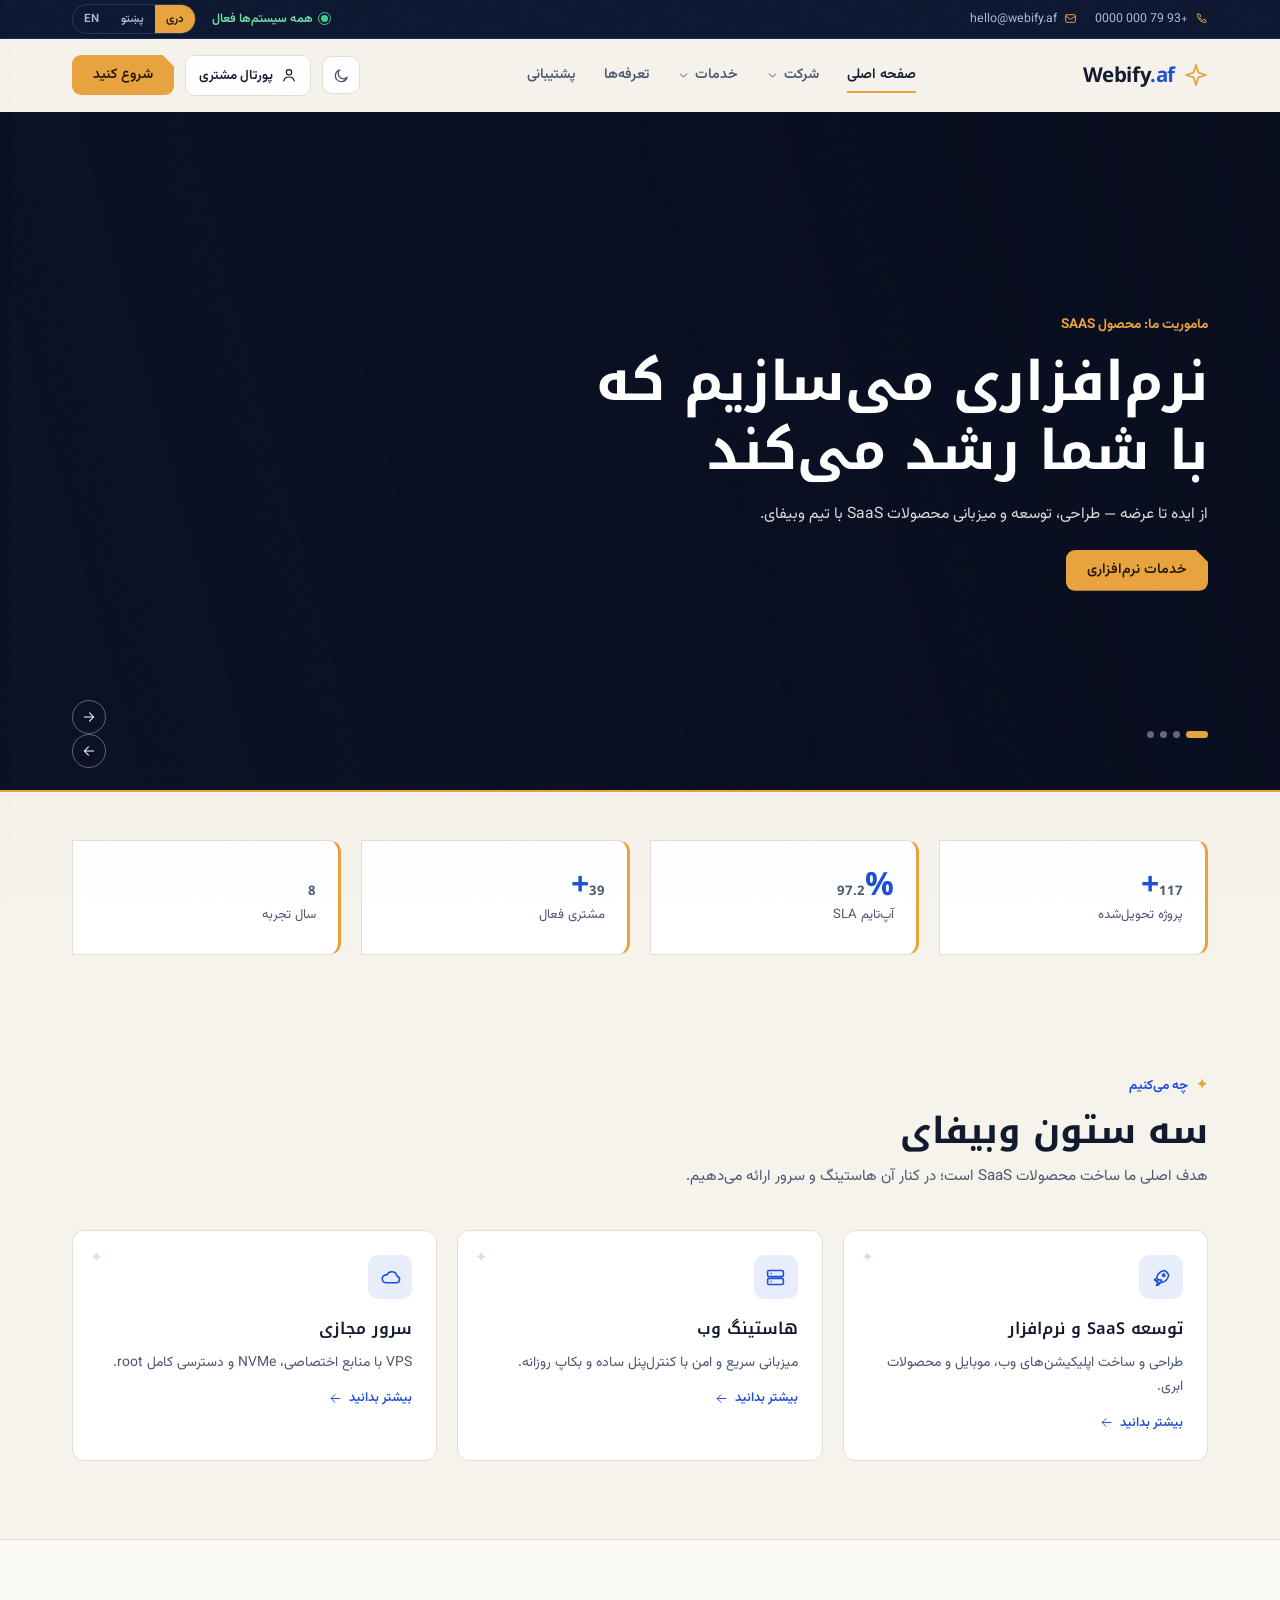
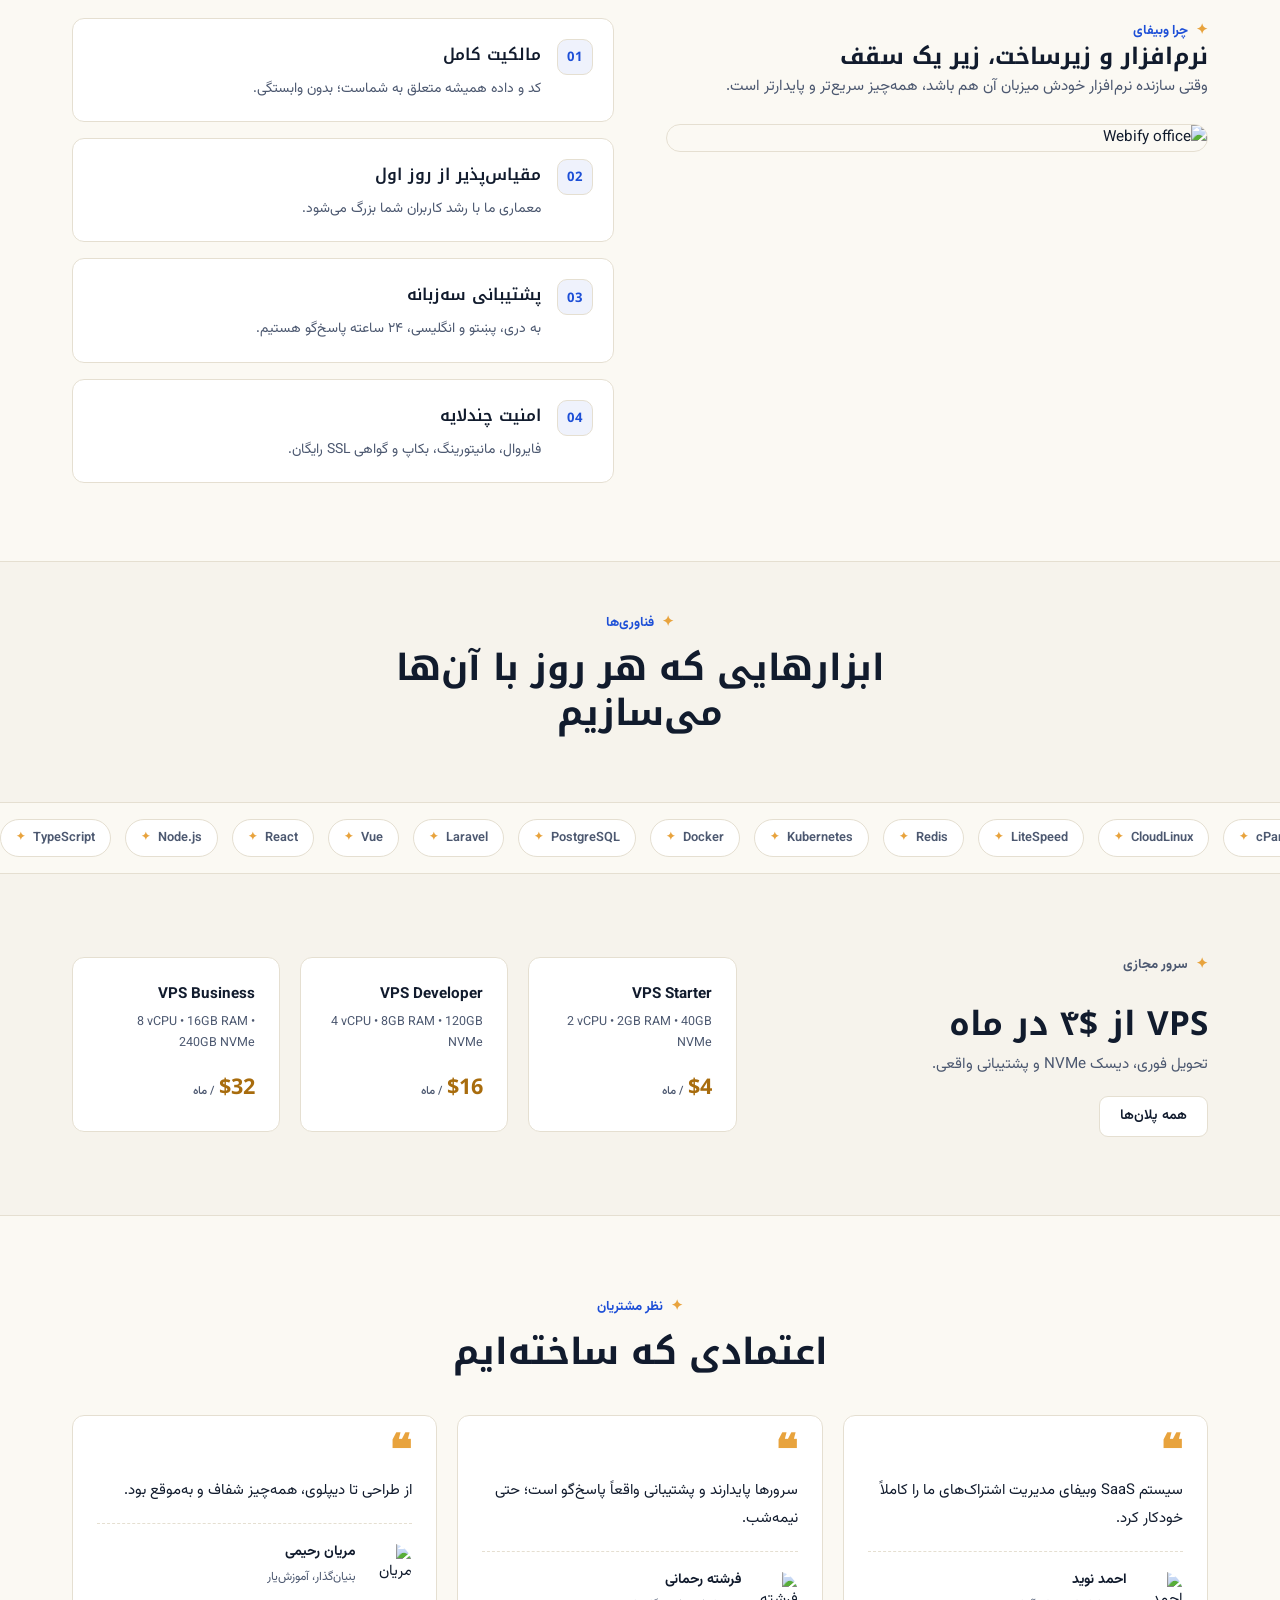
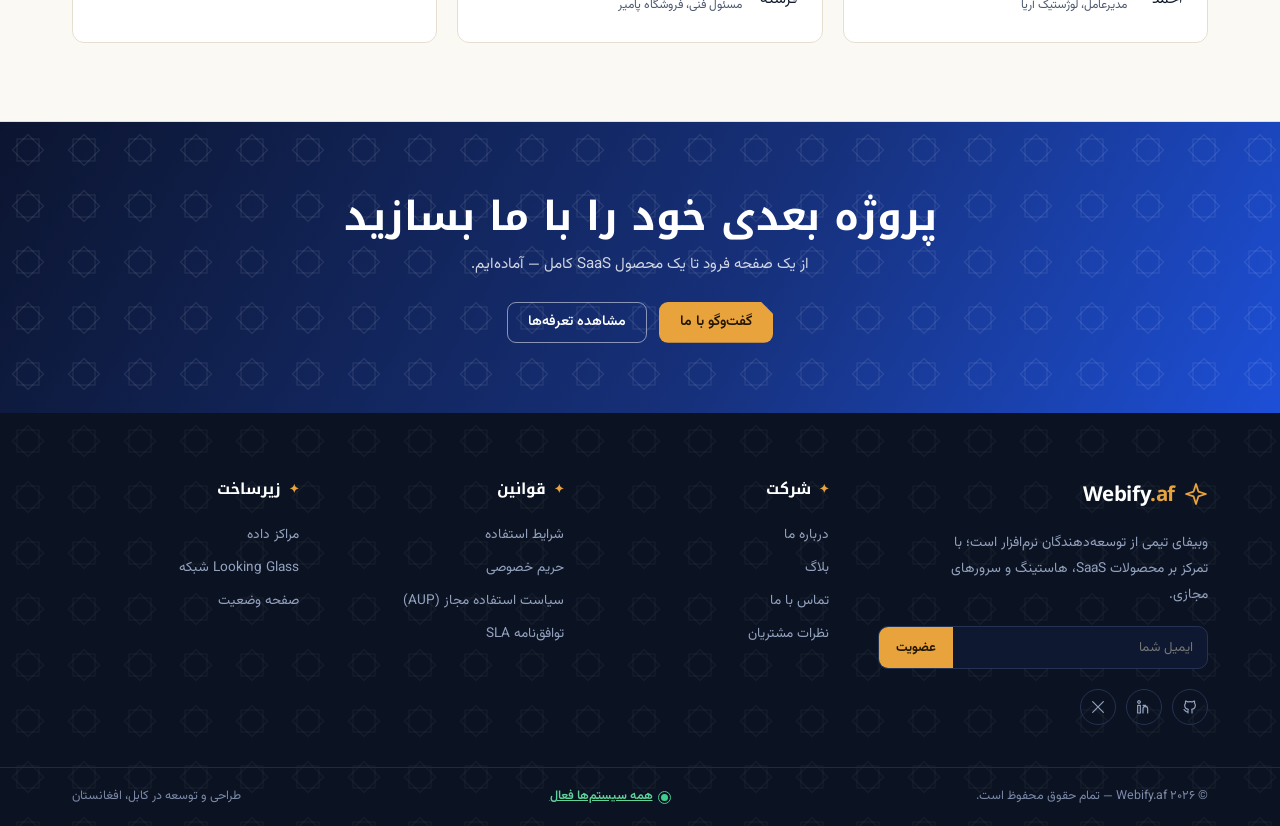
==== commit bbe810cc: "apply new localization methods" ====
--- a/index.html
+++ b/index.html
@@ -86,9 +86,9 @@
 <footer class="site-footer" id="siteFooter"></footer>
 <button class="totop" id="toTop" aria-label="Back to top"><svg class="ic" viewBox="0 0 24 24" fill="none" stroke="currentColor" stroke-width="2" stroke-linecap="round" stroke-linejoin="round"><path d="M4 12h16M13 5l7 7-7 7"/></svg></button>
 
-<script src="js/lang-prs.js"></script>
-<script src="js/lang-ps.js"></script>
-<script src="js/lang-en.js"></script>
+<script src="lang/prs.js"></script>
+<script src="lang/ps.js"></script>
+<script src="lang/en.js"></script>
 <script src="js/main.js"></script>
 </body>
 </html>
--- a/css/style.css
+++ b/css/style.css
@@ -517,7 +517,7 @@
 /* ============================================================
    FOOTER
    ============================================================ */
-.site-footer{background:#0b1322;color:#c8d2e6;margin-top:84px;position:relative;overflow:hidden}
+.site-footer{background:#0b1322;color:#c8d2e6;position:relative;overflow:hidden}
 .site-footer::before{content:"";position:absolute;inset:0;background-image:url("data:image/svg+xml,%3Csvg xmlns='http://www.w3.org/2000/svg' width='56' height='56' viewBox='0 0 56 56'%3E%3Cg fill='none' stroke='%23ffffff' stroke-opacity='.045'%3E%3Crect x='17' y='17' width='22' height='22'/%3E%3Crect x='17' y='17' width='22' height='22' transform='rotate(45 28 28)'/%3E%3C/g%3E%3C/svg%3E");background-size:56px 56px;pointer-events:none}
 .ft-grid{position:relative;display:grid;grid-template-columns:1.5fr 1fr 1fr 1fr;gap:38px;padding-block:62px 42px}
 .ft-brand .brand-txt{color:#fff}
@@ -589,4 +589,99 @@
     .slide .sl-k,.slide .sl-cap,.slide .sl-cta{opacity:1}
     .mq-track{animation:none;flex-wrap:wrap;width:auto}
     .slide-bg{animation:none}
+}
+/* ============================================================
+   PHASE 2 — grouped mega menu, login page, service sub-pages
+   ============================================================ */
+
+/* wider services mega + grouped layout */
+.mp-services{width:min(960px,calc(100vw - 40px))}
+.mp-groups{display:grid;grid-template-columns:1fr 1fr;gap:22px;align-items:start}
+.mp-group{display:grid;gap:2px}
+.mp-gt{font:700 .7rem var(--f-body);letter-spacing:.14em;text-transform:uppercase;
+    color:var(--lapis);margin:0 0 8px;padding:0 12px 8px;border-bottom:1px dashed var(--line)}
+[dir="rtl"] .mp-gt{letter-spacing:0}
+.mp-company .mp-grid{grid-template-columns:1.5fr .95fr}
+.mp-services .mp-grid{grid-template-columns:1.6fr .95fr}
+
+/* drawer group titles */
+.dw-gt{font:700 .68rem var(--f-body);letter-spacing:.12em;text-transform:uppercase;
+    color:var(--lapis);padding:14px 14px 6px;margin:0}
+[dir="rtl"] .dw-gt{letter-spacing:0}
+.dw-in a{border-inline-start:2px solid var(--line)}
+
+/* login page */
+.login-wrap{padding:60px 0 80px;background:
+        radial-gradient(600px 300px at 85% 10%, color-mix(in srgb,var(--lapis) 14%, transparent), transparent),
+        radial-gradient(500px 300px at 10% 90%, color-mix(in srgb,var(--saffron) 10%, transparent), transparent),
+        var(--bg2)}
+.login-grid{display:grid;grid-template-columns:1.1fr 1fr;gap:60px;align-items:center}
+.login-card{background:var(--surface);border:1px solid var(--line);border-radius:16px;padding:36px 34px;box-shadow:var(--shadow);position:relative}
+.login-card::before{content:"";position:absolute;top:-1px;inset-inline:30px;height:3px;background:linear-gradient(90deg,var(--lapis),var(--saffron));border-radius:0 0 3px 3px}
+.login-hd{margin-bottom:22px}
+.login-hd h2{font:700 1.5rem var(--f-display);margin:6px 0 4px}
+.login-hd p{color:var(--ink2);font-size:.88rem}
+.login-alt{display:flex;gap:10px;margin-bottom:18px}
+.login-alt .btn{flex:1;background:var(--surface);border-color:var(--line);color:var(--ink)}
+.login-alt .btn:hover{border-color:var(--lapis);color:var(--lapis)}
+.login-div{display:flex;align-items:center;gap:14px;color:var(--ink2);font-size:.78rem;margin:18px 0}
+.login-div::before,.login-div::after{content:"";flex:1;height:1px;background:var(--line)}
+.login-foot{display:flex;justify-content:space-between;align-items:center;margin-top:16px;flex-wrap:wrap;gap:10px}
+.login-foot a{font-size:.82rem;color:var(--lapis);text-decoration:none}
+.login-foot a:hover{text-decoration:underline}
+.chk{display:inline-flex;gap:8px;align-items:center;font-size:.82rem;color:var(--ink2);cursor:pointer;user-select:none}
+.chk input{accent-color:var(--lapis);width:15px;height:15px}
+.login-side h2{font:700 clamp(1.5rem,3vw,2.1rem) var(--f-display);margin:10px 0}
+.login-side p{color:var(--ink2);margin-bottom:22px}
+.login-perks{display:grid;gap:12px}
+.perk{display:flex;gap:13px;align-items:flex-start;padding:14px 16px;background:var(--surface);border:1px solid var(--line);border-radius:12px}
+.perk .cic{margin-bottom:0}
+.perk b{display:block;font-size:.9rem;margin-bottom:2px}
+.perk small{color:var(--ink2);font-size:.8rem}
+
+/* service sub-page hero visual */
+.svc-hero-vis{position:relative;border-radius:16px;overflow:hidden;border:1px solid var(--line);aspect-ratio:4/3}
+.svc-hero-vis img{width:100%;height:100%;object-fit:cover}
+.svc-hero-vis::after{content:"";position:absolute;inset:0;background:linear-gradient(140deg,transparent 50%,color-mix(in srgb,var(--lapis) 30%,transparent))}
+.svc-hero-vis .tag{position:absolute;bottom:14px;inset-inline-start:14px;background:rgba(9,14,30,.82);color:#fff;font:600 .7rem var(--f-body);padding:6px 13px;border-radius:99px;backdrop-filter:blur(6px)}
+.svc-hero-vis .tag i{color:var(--saffron);font-style:normal;margin-inline-end:6px}
+
+/* deliverable cards */
+.dlv-card{padding:0;overflow:hidden}
+.dlv-head{padding:20px 22px;background:linear-gradient(140deg,color-mix(in srgb,var(--lapis) 9%,transparent),transparent);border-bottom:1px solid var(--line)}
+.dlv-head b{font:700 .72rem var(--f-body);letter-spacing:.12em;text-transform:uppercase;color:var(--lapis)}
+[dir="rtl"] .dlv-head b{letter-spacing:0}
+.dlv-body{padding:20px 22px}
+.dlv-body h3{font-size:1.02rem;margin-bottom:8px}
+.dlv-body ul{display:grid;gap:6px;margin-top:12px}
+.dlv-body li{font-size:.84rem;color:var(--ink2);display:flex;gap:8px;align-items:flex-start}
+.dlv-body li::before{content:"✓";color:var(--ok);font-weight:700;flex:none}
+
+/* integration chips grid */
+.int-grid{display:grid;grid-template-columns:repeat(4,1fr);gap:12px}
+.int-chip{display:flex;flex-direction:column;gap:6px;align-items:center;padding:18px 12px;background:var(--surface);border:1px solid var(--line);border-radius:12px;text-align:center;transition:.25s}
+.int-chip:hover{border-color:var(--lapis);transform:translateY(-3px);box-shadow:var(--shadow)}
+.int-chip .cic{margin-bottom:0}
+.int-chip b{font-size:.86rem}
+.int-chip small{color:var(--ink2);font-size:.72rem}
+
+/* db table visual */
+.db-schema{background:var(--surface);border:1px solid var(--line);border-radius:14px;padding:18px;font-family:ui-monospace,SFMono-Regular,Menlo,monospace;font-size:.78rem;overflow:auto}
+.db-schema .tbl-mini{width:100%;border-collapse:collapse}
+.db-schema .tbl-mini caption{text-align:start;font:700 .8rem var(--f-body);color:var(--lapis);padding:6px 0;caption-side:top;letter-spacing:0}
+.db-schema .tbl-mini th,.db-schema .tbl-mini td{padding:6px 10px;border-bottom:1px dashed var(--line);text-align:start}
+.db-schema .tbl-mini th{color:var(--saffron-deep);font-weight:600}
+[data-theme="dark"] .db-schema .tbl-mini th{color:var(--saffron)}
+.db-schema .tbl-mini td:first-child{color:var(--ink)}
+.db-schema .tbl-mini td:nth-child(2){color:var(--ink2)}
+.db-schema .pk{color:var(--saffron);font-weight:700}
+
+@media (max-width:1024px){
+    .login-grid{grid-template-columns:1fr;gap:40px}
+    .mp-groups{grid-template-columns:1fr}
+    .int-grid{grid-template-columns:repeat(2,1fr)}
+}
+@media (max-width:640px){
+    .login-card{padding:26px 22px}
+    .login-alt{flex-direction:column}
 }
